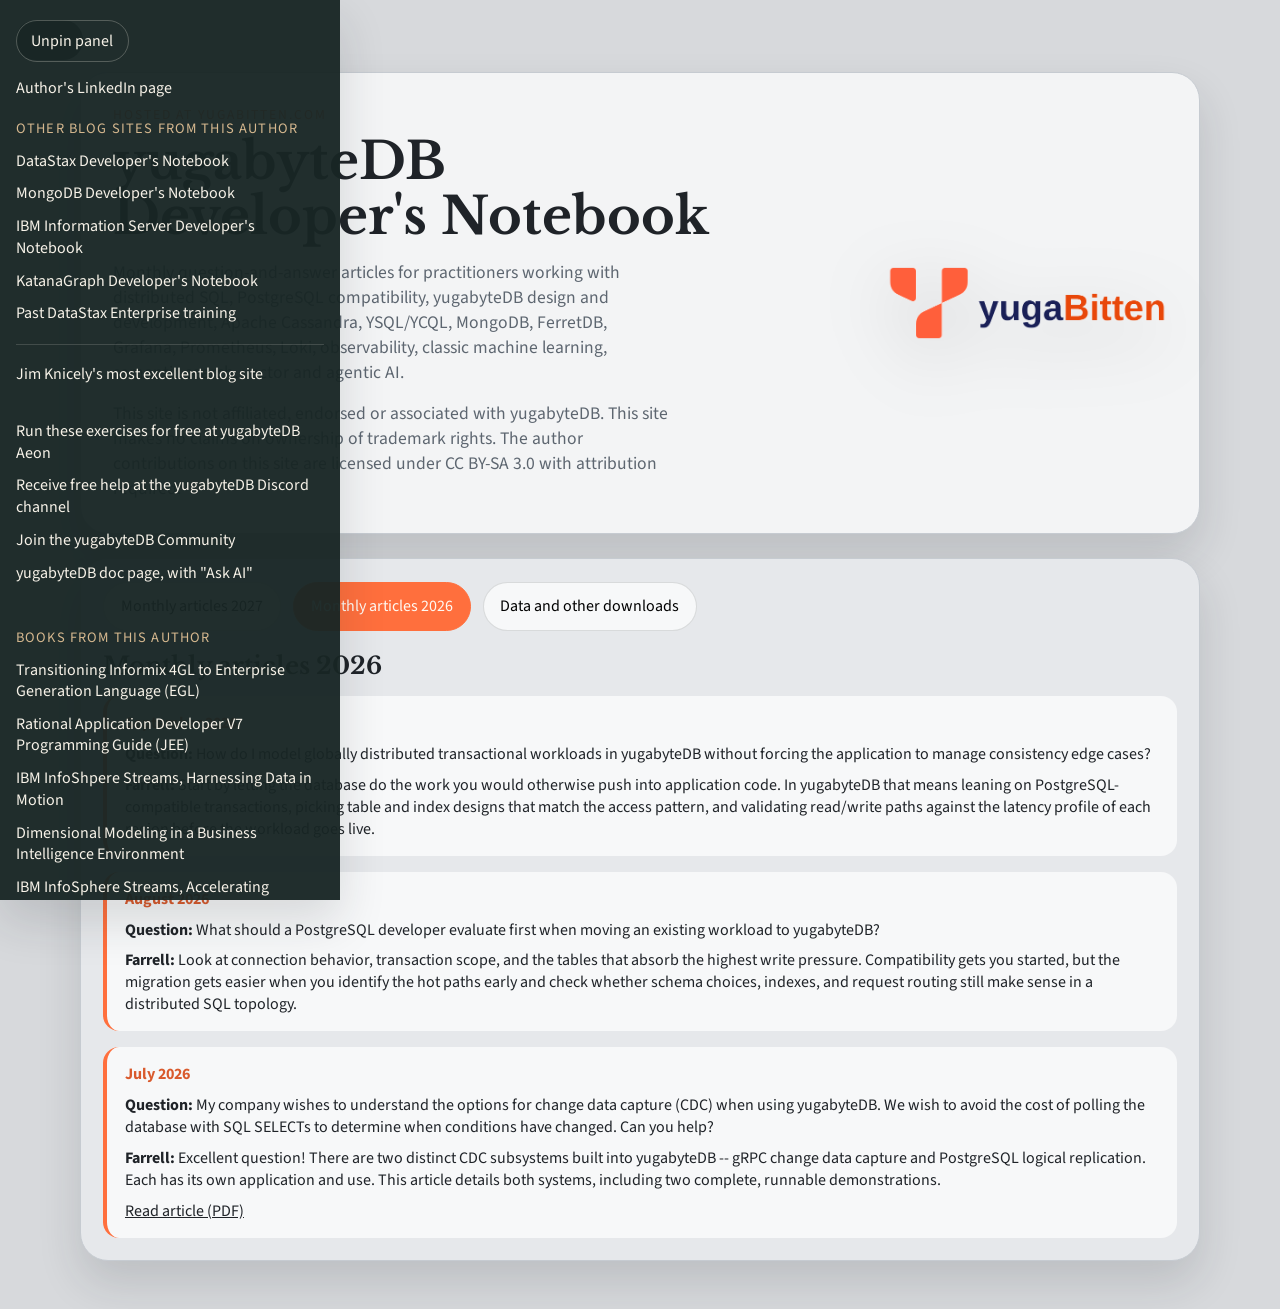
==== 60 - Web site/index.html @ 08728391 "Update home page: July 2026 article is Change Data Capture" ====
<!doctype html>
<html lang="en">
    <head>
        <meta charset="UTF-8" />
        <meta name="viewport" content="width=device-width, initial-scale=1.0" />
        <title>yugabyteDB Developer's Notebook</title>
        <link rel="preconnect" href="https://fonts.googleapis.com" />
        <link rel="preconnect" href="https://fonts.gstatic.com" crossorigin />
        <link
            href="https://fonts.googleapis.com/css2?family=Libre+Baskerville:wght@400;700&family=Source+Sans+3:wght@400;600;700&display=swap"
            rel="stylesheet"
        />
        <link rel="stylesheet" href="styles.css" />
        <!-- Google tag (gtag.js) -->
        <script
            async
            src="https://www.googletagmanager.com/gtag/js?id=G-NELTJTQC7P"
        ></script>
        <script>
            window.dataLayer = window.dataLayer || [];
            function gtag() {
                dataLayer.push(arguments);
            }
            gtag("js", new Date());
            gtag("config", "G-NELTJTQC7P");
        </script>
    </head>
    <body>
        <aside class="side-panel" id="side-panel">
            <button
                class="pin-toggle"
                id="pin-toggle"
                type="button"
                aria-pressed="false"
            >
                Pin panel
            </button>
            <nav class="panel-content">
                <a
                    href="https://www.linkedin.com/in/thedanielfarrell/"
                    target="_blank"
                    rel="noreferrer"
                    >Author's LinkedIn page</a
                >
                <div class="group-title">Other blog sites from this author</div>
                <a
                    href="https://github.com/farrell0/DataStax-Developers-Notebook/blob/master/2021/README.md"
                    target="_blank"
                    rel="noreferrer"
                    >DataStax Developer's Notebook</a
                >
                <a
                    href="https://github.com/farrell0/MongoDB-Developers-Notebook/blob/master/README.md"
                    target="_blank"
                    rel="noreferrer"
                    >MongoDB Developer's Notebook</a
                >
                <a
                    href="https://github.com/farrell0/Information-Server-Developers-Notebook/blob/main/README.md"
                    target="_blank"
                    rel="noreferrer"
                    >IBM Information Server Developer's Notebook</a
                >
                <a
                    href="https://github.com/farrell0/My_KG_NoteBooks/blob/main/README.md"
                    target="_blank"
                    rel="noreferrer"
                    >KatanaGraph Developer's Notebook</a
                >
                <a
                    href="https://github.com/farrell0/DSE_Training/blob/main/core/README.md"
                    target="_blank"
                    rel="noreferrer"
                    >Past DataStax Enterprise training</a
                >
                <hr />
                <a
                    href="https://yugabytedb.tips/"
                    target="_blank"
                    rel="noreferrer"
                    >Jim Knicely's most excellent blog site</a
                >
                <div class="spacer"></div>
                <a
                    href="https://cloud.yugabyte.com/login"
                    target="_blank"
                    rel="noreferrer"
                    >Run these exercises for free at yugabyteDB Aeon</a
                >
                <a
                    href="https://discord.gg/GWcSST7GqZ"
                    target="_blank"
                    rel="noreferrer"
                    >Receive free help at the yugabyteDB Discord channel</a
                >
                <a
                    href="https://www.yugabyte.com/community/"
                    target="_blank"
                    rel="noreferrer"
                    >Join the yugabyteDB Community</a
                >
                <a
                    href="https://docs.yugabyte.com"
                    target="_blank"
                    rel="noreferrer"
                    >yugabyteDB doc page, with "Ask AI"</a
                >
                <div class="spacer"></div>
                <div class="group-title">Books from this author</div>
                <a
                    href="https://www.redbooks.ibm.com/abstracts/sg246673.html"
                    target="_blank"
                    rel="noreferrer"
                    >Transitioning Informix 4GL to Enterprise Generation
                    Language (EGL)</a
                >
                <a
                    href="https://www.redbooks.ibm.com/abstracts/sg247501.html"
                    target="_blank"
                    rel="noreferrer"
                    >Rational Application Developer V7 Programming Guide
                    (JEE)</a
                >
                <a
                    href="https://www.redbooks.ibm.com/abstracts/sg247865.html"
                    target="_blank"
                    rel="noreferrer"
                    >IBM InfoShpere Streams, Harnessing Data in Motion</a
                >
                <a
                    href="https://www.redbooks.ibm.com/abstracts/sg247138.html"
                    target="_blank"
                    rel="noreferrer"
                    >Dimensional Modeling in a Business Intelligence
                    Environment</a
                >
                <a
                    href="https://www.redbooks.ibm.com/abstracts/sg248139.html"
                    target="_blank"
                    rel="noreferrer"
                    >IBM InfoSphere Streams, Accelerating Deployments with
                    Analytic Accelerators</a
                >
            </nav>
        </aside>

        <button
            class="hover-handle"
            id="hover-handle"
            type="button"
            aria-label="Open navigation panel"
        >
            Menu
        </button>

        <main class="page-shell">
            <header class="hero">
                <div class="hero-copy">
                    <p class="eyebrow">Hosted at yugaBitten.com</p>
                    <h1>yugabyteDB Developer's Notebook</h1>
                    <p class="intro">
                        Monthly question-and-answer articles for practitioners
                        working with distributed SQL, PostgreSQL compatibility,
                        yugabyteDB design and development, Apache Cassandra,
                        YSQL/YCQL, MongoDB, FerretDB, Grafana, Prometheus, Loki,
                        observability, classic machine learning, semantic
                        search, vector and agentic AI.
                    </p>
                    <p class="intro">
                        This site is not affiliated, endorsed or associated with
                        yugabyteDB. This site makes no claims on ownership of
                        trademark rights. The author contributions on this site
                        are licensed under CC BY-SA 3.0 with attribution
                        required.
                    </p>
                </div>
                <div class="hero-mark">
                    <img src="21%20-%20yugabitten.png" alt="yugaBitten logo" />
                </div>
            </header>

            <section class="tabs-section">
                <div
                    class="tab-list"
                    role="tablist"
                    aria-label="Notebook sections"
                >
                    <button
                        class="tab-button"
                        role="tab"
                        aria-selected="false"
                        aria-controls="tab-2027"
                        id="button-2027"
                    >
                        Monthly articles 2027
                    </button>
                    <button
                        class="tab-button active"
                        role="tab"
                        aria-selected="true"
                        aria-controls="tab-2026"
                        id="button-2026"
                    >
                        Monthly articles 2026
                    </button>
                    <button
                        class="tab-button"
                        role="tab"
                        aria-selected="false"
                        aria-controls="tab-downloads"
                        id="button-downloads"
                    >
                        Data and other downloads
                    </button>
                </div>

                <article
                    class="tab-panel"
                    role="tabpanel"
                    id="tab-2027"
                    aria-labelledby="button-2027"
                    hidden
                >
                    <h2>Monthly articles 2027</h2>
                    <p>
                        No monthly articles are posted for 2027 yet. New entries
                        will appear here in descending date order.
                    </p>
                </article>

                <article
                    class="tab-panel active"
                    role="tabpanel"
                    id="tab-2026"
                    aria-labelledby="button-2026"
                >
                    <h2>Monthly articles 2026</h2>
                    <div class="article-card">
                        <p class="article-date">September 2026</p>
                        <p>
                            <strong>Question:</strong> How do I model globally
                            distributed transactional workloads in yugabyteDB
                            without forcing the application to manage
                            consistency edge cases?
                        </p>
                        <p>
                            <strong>Farrell:</strong> Start by letting the
                            database do the work you would otherwise push into
                            application code. In yugabyteDB that means leaning
                            on PostgreSQL-compatible transactions, picking table
                            and index designs that match the access pattern, and
                            validating read/write paths against the latency
                            profile of each region before the workload goes
                            live.
                        </p>
                    </div>
                    <div class="article-card">
                        <p class="article-date">August 2026</p>
                        <p>
                            <strong>Question:</strong> What should a PostgreSQL
                            developer evaluate first when moving an existing
                            workload to yugabyteDB?
                        </p>
                        <p>
                            <strong>Farrell:</strong> Look at connection
                            behavior, transaction scope, and the tables that
                            absorb the highest write pressure. Compatibility
                            gets you started, but the migration gets easier when
                            you identify the hot paths early and check whether
                            schema choices, indexes, and request routing still
                            make sense in a distributed SQL topology.
                        </p>
                    </div>
                    <div class="article-card">
                        <p class="article-date">July 2026</p>
                        <p>
                            <strong>Question:</strong> My company wishes to
                            understand the options for change data capture
                            (CDC) when using yugabyteDB. We wish to avoid the
                            cost of polling the database with SQL SELECTs to
                            determine when conditions have changed. Can you
                            help?
                        </p>
                        <p>
                            <strong>Farrell:</strong> Excellent question! There
                            are two distinct CDC subsystems built into
                            yugabyteDB -- gRPC change data capture and
                            PostgreSQL logical replication. Each has its own
                            application and use. This article details both
                            systems, including two complete, runnable
                            demonstrations.
                        </p>
                        <p>
                            <a
                                href="62%20-%20Monthly%20articles/2026-07%20-%20Change%20Data%20Capture/07%20-%20Change%20data%20capture.pdf"
                                target="_blank"
                                rel="noreferrer"
                                >Read article (PDF)</a
                            >
                        </p>
                    </div>
                </article>

                <article
                    class="tab-panel"
                    role="tabpanel"
                    id="tab-downloads"
                    aria-labelledby="button-downloads"
                    hidden
                >
                    <h2>Data and other downloads</h2>
                    <p>
                        This section is reserved for downloadable assets, code
                        samples, and supporting material referenced by the
                        monthly articles.
                    </p>
                </article>
            </section>
        </main>

        <script src="site.js"></script>
    </body>
</html>
---- 60 - Web site/styles.css ----
:root {
  --bg: #d7d9dc;
  --paper: #f3f4f5;
  --paper-alt: #e6e8eb;
  --ink: #1f2328;
  --muted: #5d6670;
  --accent: #ff6f3d;
  --accent-dark: #d95a2d;
  --line: rgba(31, 35, 40, 0.14);
  --shadow: 0 22px 44px rgba(31, 35, 40, 0.14);
}

* {
  box-sizing: border-box;
}

body {
  margin: 0;
  min-height: 100vh;
  font-family: "Source Sans 3", sans-serif;
  color: var(--ink);
  background: #d7d9dc;
}

a {
  color: inherit;
}

.side-panel {
  position: fixed;
  top: 0;
  left: 0;
  z-index: 20;
  width: min(340px, 88vw);
  height: 100vh;
  padding: 1.25rem 1rem 1rem;
  background: rgba(24, 38, 37, 0.96);
  color: #f7f2e8;
  box-shadow: var(--shadow);
  transform: translateX(calc(-100% + 18px));
  transition: transform 220ms ease;
  overflow-y: auto;
}

.side-panel:hover,
.side-panel.is-pinned,
.side-panel.is-open {
  transform: translateX(0);
}

.pin-toggle,
.hover-handle,
.tab-button {
  font: inherit;
}

.pin-toggle {
  display: inline-flex;
  align-items: center;
  justify-content: center;
  padding: 0.55rem 0.9rem;
  border: 1px solid rgba(247, 242, 232, 0.25);
  border-radius: 999px;
  background: transparent;
  color: inherit;
  cursor: pointer;
}

.panel-content {
  display: grid;
  gap: 0.7rem;
  margin-top: 1rem;
}

.panel-content a {
  text-decoration: none;
  line-height: 1.35;
}

.panel-content a:hover {
  color: #ffd2a5;
}

.group-title {
  margin-top: 0.5rem;
  font-size: 0.9rem;
  letter-spacing: 0.08em;
  text-transform: uppercase;
  color: #d6b88f;
}

.spacer {
  height: 0.8rem;
}

.panel-content hr {
  width: 100%;
  border: 0;
  border-top: 1px solid rgba(247, 242, 232, 0.16);
}

.hover-handle {
  position: fixed;
  top: 1.25rem;
  left: 1rem;
  z-index: 10;
  padding: 0.55rem 0.9rem;
  border: 0;
  border-radius: 999px;
  background: rgba(30, 46, 45, 0.9);
  color: #f7f2e8;
  cursor: pointer;
}

.page-shell {
  width: min(1120px, calc(100% - 2rem));
  margin: 0 auto;
  padding: 4.5rem 0 3rem;
}

.hero {
  display: grid;
  grid-template-columns: 1.5fr 0.9fr;
  gap: 2rem;
  align-items: center;
  padding: 2rem;
  border: 1px solid #c6cbd1;
  border-radius: 28px;
  background: var(--paper);
  box-shadow: var(--shadow);
}

.eyebrow {
  margin: 0 0 0.6rem;
  font-size: 0.85rem;
  letter-spacing: 0.14em;
  text-transform: uppercase;
  color: var(--accent);
}

.hero h1,
.tabs-section h2 {
  margin: 0;
  font-family: "Libre Baskerville", serif;
}

.hero h1 {
  font-size: clamp(2rem, 4vw, 3.8rem);
  line-height: 1.08;
}

.intro {
  max-width: 62ch;
  margin: 1rem 0 0;
  font-size: 1.1rem;
  color: var(--muted);
}

.hero-mark {
  display: flex;
  justify-content: flex-end;
}

.hero-mark img {
  max-width: min(100%, 280px);
  width: 100%;
  height: auto;
  filter: drop-shadow(0 18px 35px rgba(0, 0, 0, 0.18));
}

.tabs-section {
  margin-top: 1.5rem;
  padding: 1.4rem;
  border: 1px solid #c6cbd1;
  border-radius: 28px;
  background: var(--paper-alt);
  box-shadow: var(--shadow);
}

.tab-list {
  display: flex;
  flex-wrap: wrap;
  gap: 0.75rem;
  margin-bottom: 1.25rem;
}

.tab-button {
  padding: 0.8rem 1.05rem;
  border: 1px solid var(--line);
  border-radius: 999px;
  background: #f7f8f9;
  cursor: pointer;
}

.tab-button.active {
  background: var(--accent);
  border-color: var(--accent);
  color: #fff9f2;
}

.tab-panel {
  animation: rise 180ms ease;
}

.article-card {
  margin-top: 1rem;
  padding: 1rem 1.1rem;
  border-left: 4px solid var(--accent);
  border-radius: 16px;
  background: #f7f8f9;
}

.longform-section {
  margin-top: 1.5rem;
  padding: 1.4rem;
  border: 1px solid #c6cbd1;
  border-radius: 28px;
  background: var(--paper);
  box-shadow: var(--shadow);
}

.longform-article + .longform-article {
  margin-top: 1.75rem;
  padding-top: 1.75rem;
  border-top: 1px solid #d5d9de;
}

.longform-article h2 {
  margin: 0.25rem 0 0.7rem;
  font-family: "Libre Baskerville", serif;
  font-size: 1.45rem;
}

.longform-article p {
  margin: 0.65rem 0 0;
}

.article-card p {
  margin: 0.55rem 0 0;
}

.article-card p:first-child {
  margin-top: 0;
}

.article-date {
  font-weight: 700;
  color: var(--accent-dark);
}

@keyframes rise {
  from {
    opacity: 0;
    transform: translateY(8px);
  }

  to {
    opacity: 1;
    transform: translateY(0);
  }
}

@media (max-width: 860px) {
  .hero {
    grid-template-columns: 1fr;
  }

  .hero-mark {
    justify-content: flex-start;
  }
}

@media (max-width: 640px) {
  .page-shell {
    width: min(100% - 1rem, 1120px);
    padding-top: 4rem;
  }

  .hero,
  .tabs-section {
    padding: 1.2rem;
    border-radius: 22px;
  }

  .hover-handle {
    top: auto;
    bottom: 1rem;
  }
}
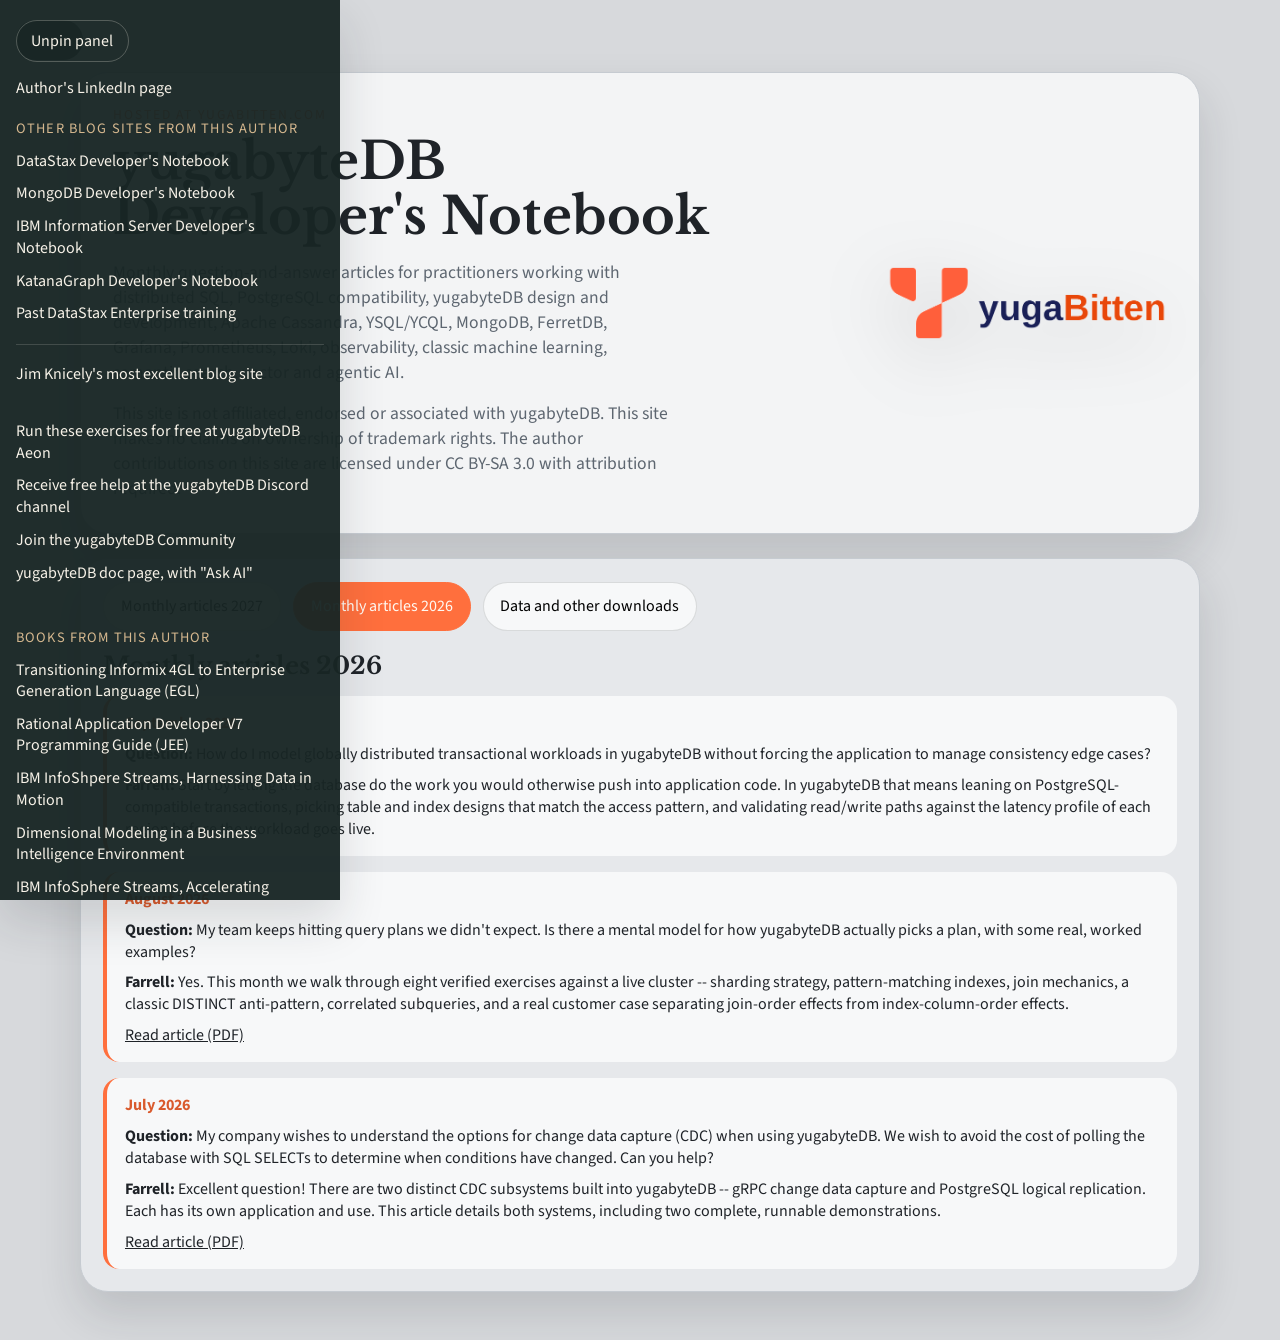
==== commit e8611135: "Update home page: August 2026 article is Query Optimizer Fundamentals" ====
--- a/60 - Web site/index.html
+++ b/60 - Web site/index.html
@@ -257,18 +257,27 @@
                     <div class="article-card">
                         <p class="article-date">August 2026</p>
                         <p>
-                            <strong>Question:</strong> What should a PostgreSQL
-                            developer evaluate first when moving an existing
-                            workload to yugabyteDB?
-                        </p>
-                        <p>
-                            <strong>Farrell:</strong> Look at connection
-                            behavior, transaction scope, and the tables that
-                            absorb the highest write pressure. Compatibility
-                            gets you started, but the migration gets easier when
-                            you identify the hot paths early and check whether
-                            schema choices, indexes, and request routing still
-                            make sense in a distributed SQL topology.
+                            <strong>Question:</strong> My team keeps hitting
+                            query plans we didn't expect. Is there a mental
+                            model for how yugabyteDB actually picks a plan,
+                            with some real, worked examples?
+                        </p>
+                        <p>
+                            <strong>Farrell:</strong> Yes. This month we walk
+                            through eight verified exercises against a live
+                            cluster -- sharding strategy, pattern-matching
+                            indexes, join mechanics, a classic DISTINCT
+                            anti-pattern, correlated subqueries, and a real
+                            customer case separating join-order effects from
+                            index-column-order effects.
+                        </p>
+                        <p>
+                            <a
+                                href="62%20-%20Monthly%20articles/2026-08%20-%20Query%20Optimizer%20Fundamentals/08%20-%20Query%20optimizer%20fundamentals.pdf"
+                                target="_blank"
+                                rel="noreferrer"
+                                >Read article (PDF)</a
+                            >
                         </p>
                     </div>
                     <div class="article-card">
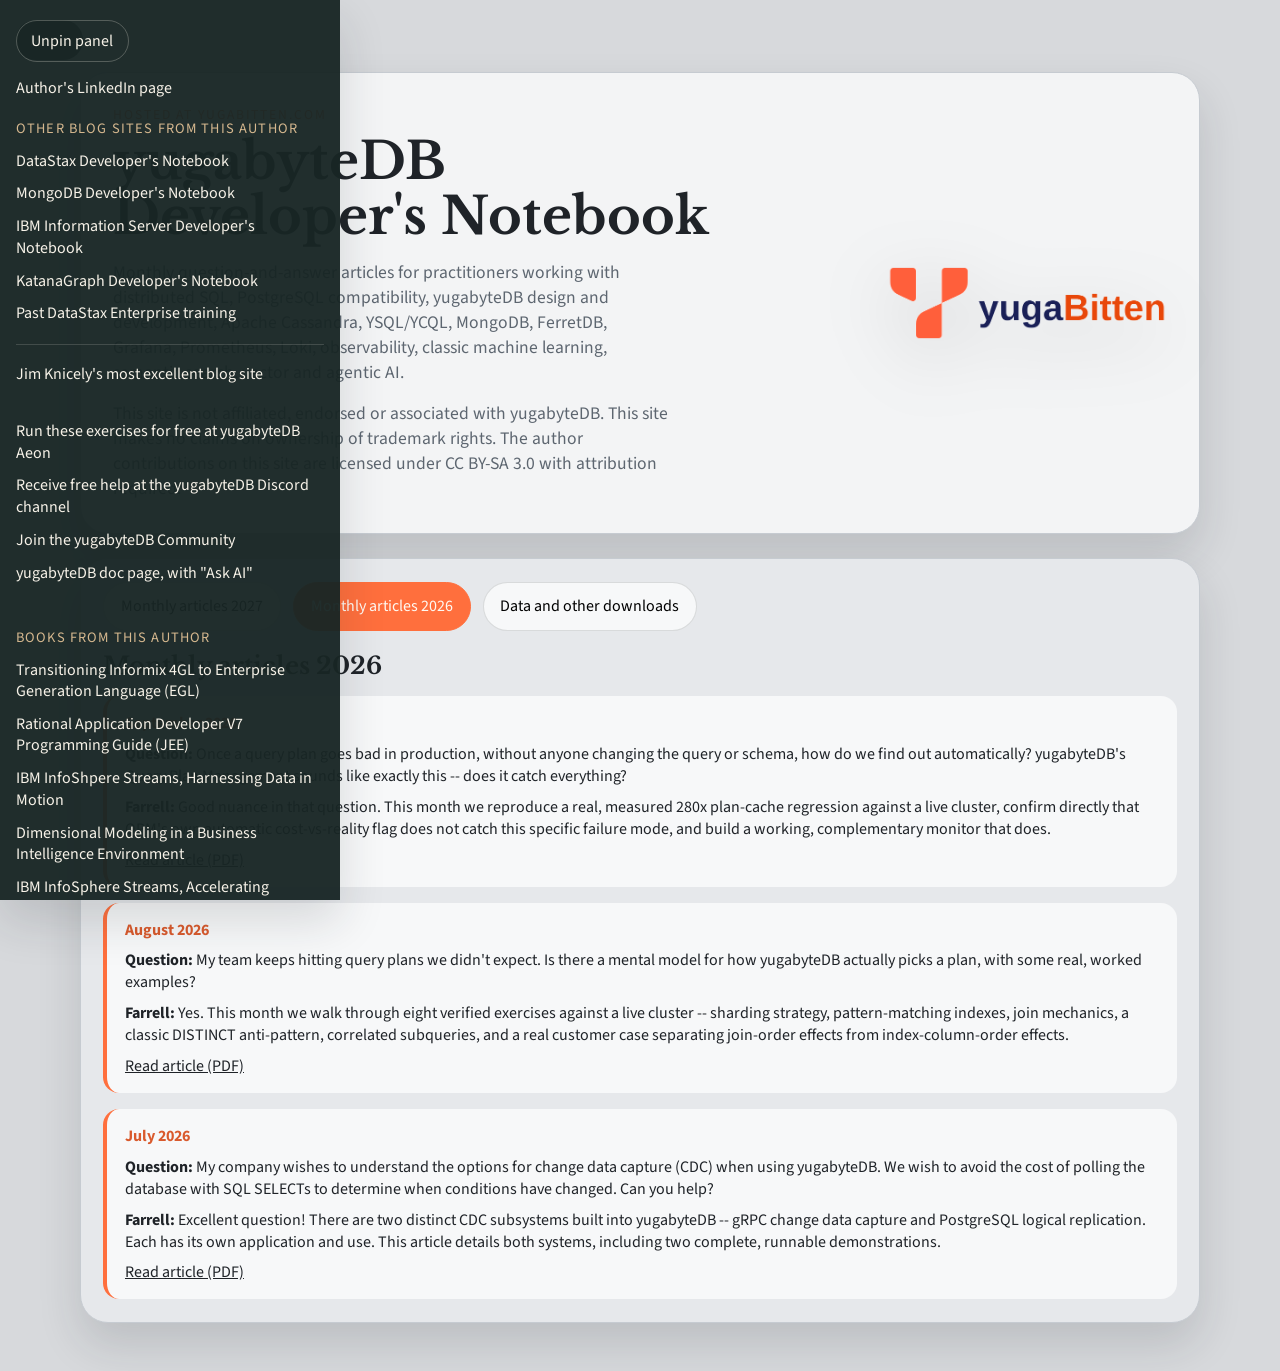
==== commit 21824f3f: "Update September article card on home page" ====
--- a/60 - Web site/index.html
+++ b/60 - Web site/index.html
@@ -238,20 +238,28 @@
                     <div class="article-card">
                         <p class="article-date">September 2026</p>
                         <p>
-                            <strong>Question:</strong> How do I model globally
-                            distributed transactional workloads in yugabyteDB
-                            without forcing the application to manage
-                            consistency edge cases?
-                        </p>
-                        <p>
-                            <strong>Farrell:</strong> Start by letting the
-                            database do the work you would otherwise push into
-                            application code. In yugabyteDB that means leaning
-                            on PostgreSQL-compatible transactions, picking table
-                            and index designs that match the access pattern, and
-                            validating read/write paths against the latency
-                            profile of each region before the workload goes
-                            live.
+                            <strong>Question:</strong> Once a query plan goes
+                            bad in production, without anyone changing the
+                            query or schema, how do we find out automatically?
+                            yugabyteDB's Query Plan Management sounds like
+                            exactly this -- does it catch everything?
+                        </p>
+                        <p>
+                            <strong>Farrell:</strong> Good nuance in that
+                            question. This month we reproduce a real, measured
+                            280x plan-cache regression against a live cluster,
+                            confirm directly that QPM's own automatic
+                            cost-vs-reality flag does not catch this specific
+                            failure mode, and build a working, complementary
+                            monitor that does.
+                        </p>
+                        <p>
+                            <a
+                                href="62%20-%20Monthly%20articles/2026-09%20-%20Query%20Plan%20Management/09%20-%20Query%20plan%20management.pdf"
+                                target="_blank"
+                                rel="noreferrer"
+                                >Read article (PDF)</a
+                            >
                         </p>
                     </div>
                     <div class="article-card">
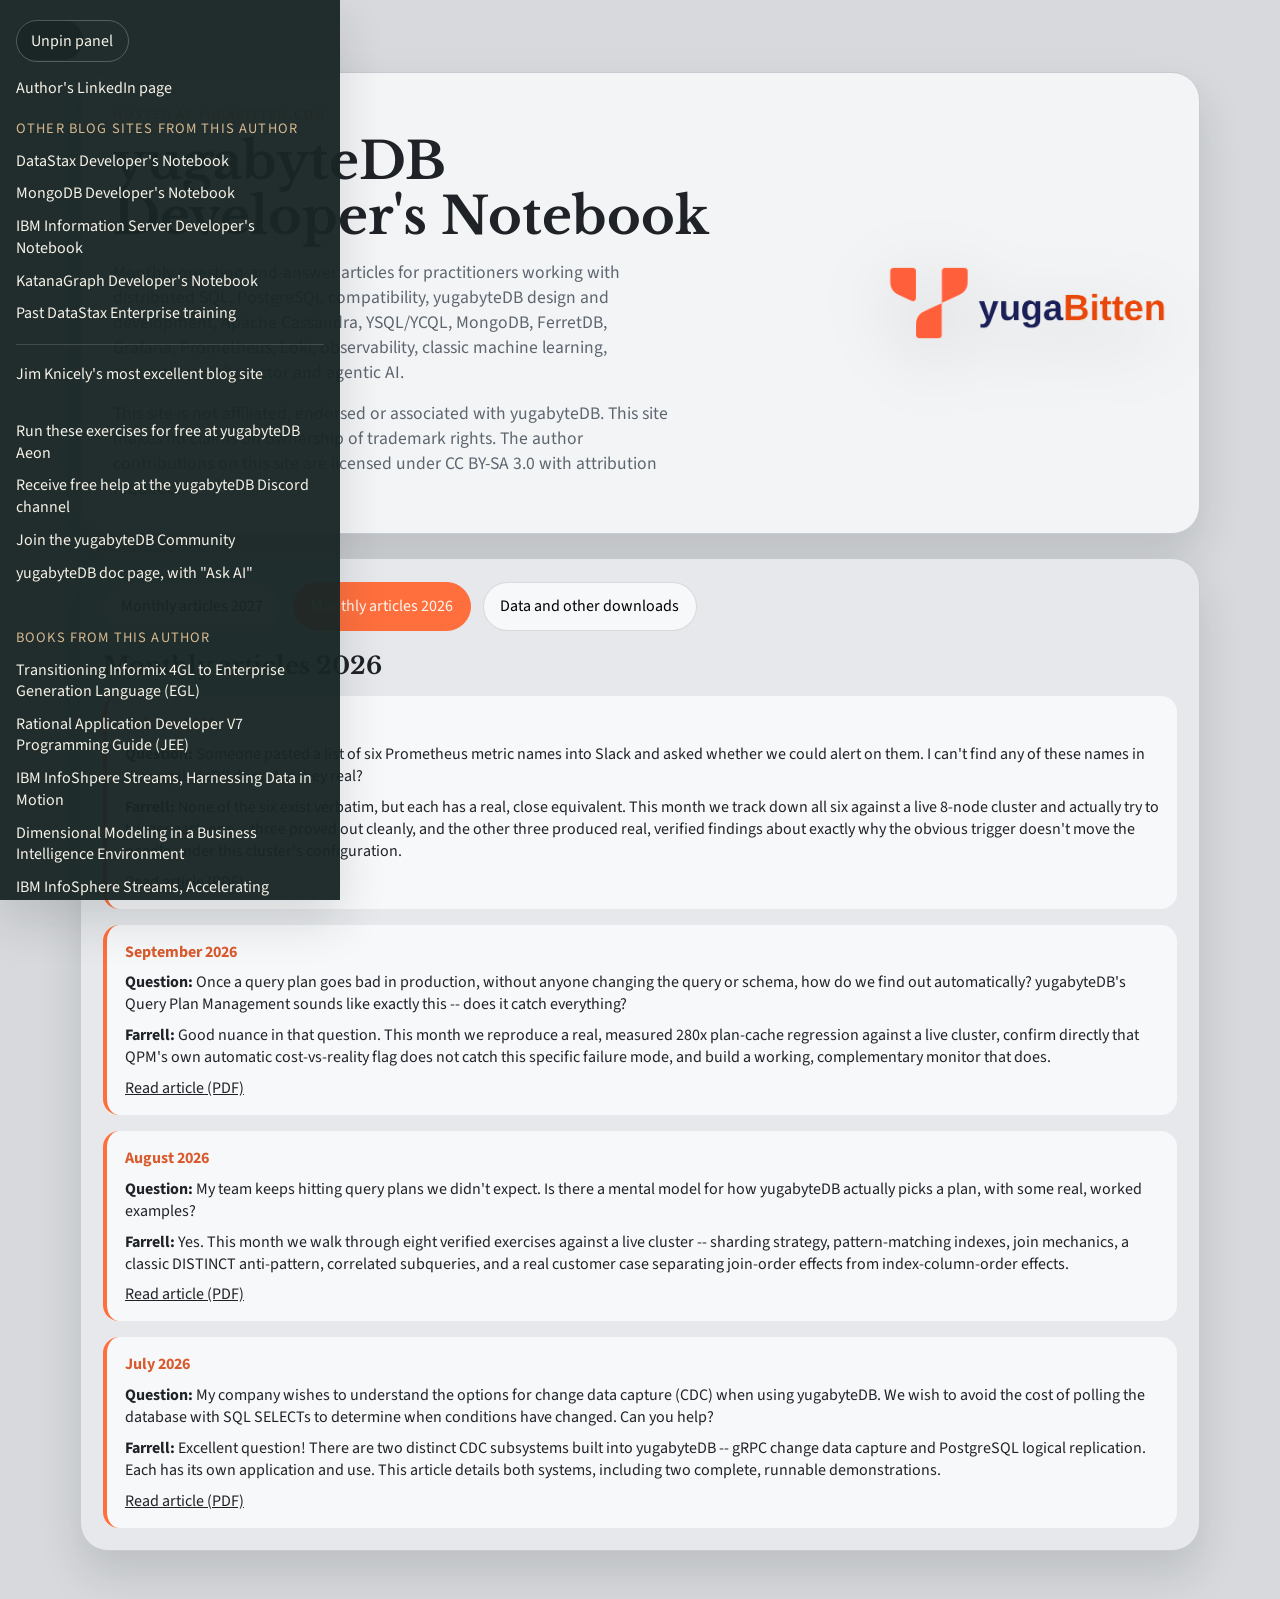
==== commit 84544767: "Add October article card to home page" ====
--- a/60 - Web site/index.html
+++ b/60 - Web site/index.html
@@ -236,6 +236,34 @@
                 >
                     <h2>Monthly articles 2026</h2>
                     <div class="article-card">
+                        <p class="article-date">October 2026</p>
+                        <p>
+                            <strong>Question:</strong> Someone pasted a list
+                            of six Prometheus metric names into Slack and
+                            asked whether we could alert on them. I can't find
+                            any of these names in the yugabyteDB docs. Are
+                            they real?
+                        </p>
+                        <p>
+                            <strong>Farrell:</strong> None of the six exist
+                            verbatim, but each has a real, close equivalent.
+                            This month we track down all six against a live
+                            8-node cluster and actually try to trigger each
+                            one -- three proved out cleanly, and the other
+                            three produced real, verified findings about
+                            exactly why the obvious trigger doesn't move the
+                            needle under this cluster's configuration.
+                        </p>
+                        <p>
+                            <a
+                                href="62%20-%20Monthly%20articles/2026-10%20-%20Prometheus%20Metrics%20Validation/10%20-%20Validating%20Prometheus%20metrics.pdf"
+                                target="_blank"
+                                rel="noreferrer"
+                                >Read article (PDF)</a
+                            >
+                        </p>
+                    </div>
+                    <div class="article-card">
                         <p class="article-date">September 2026</p>
                         <p>
                             <strong>Question:</strong> Once a query plan goes
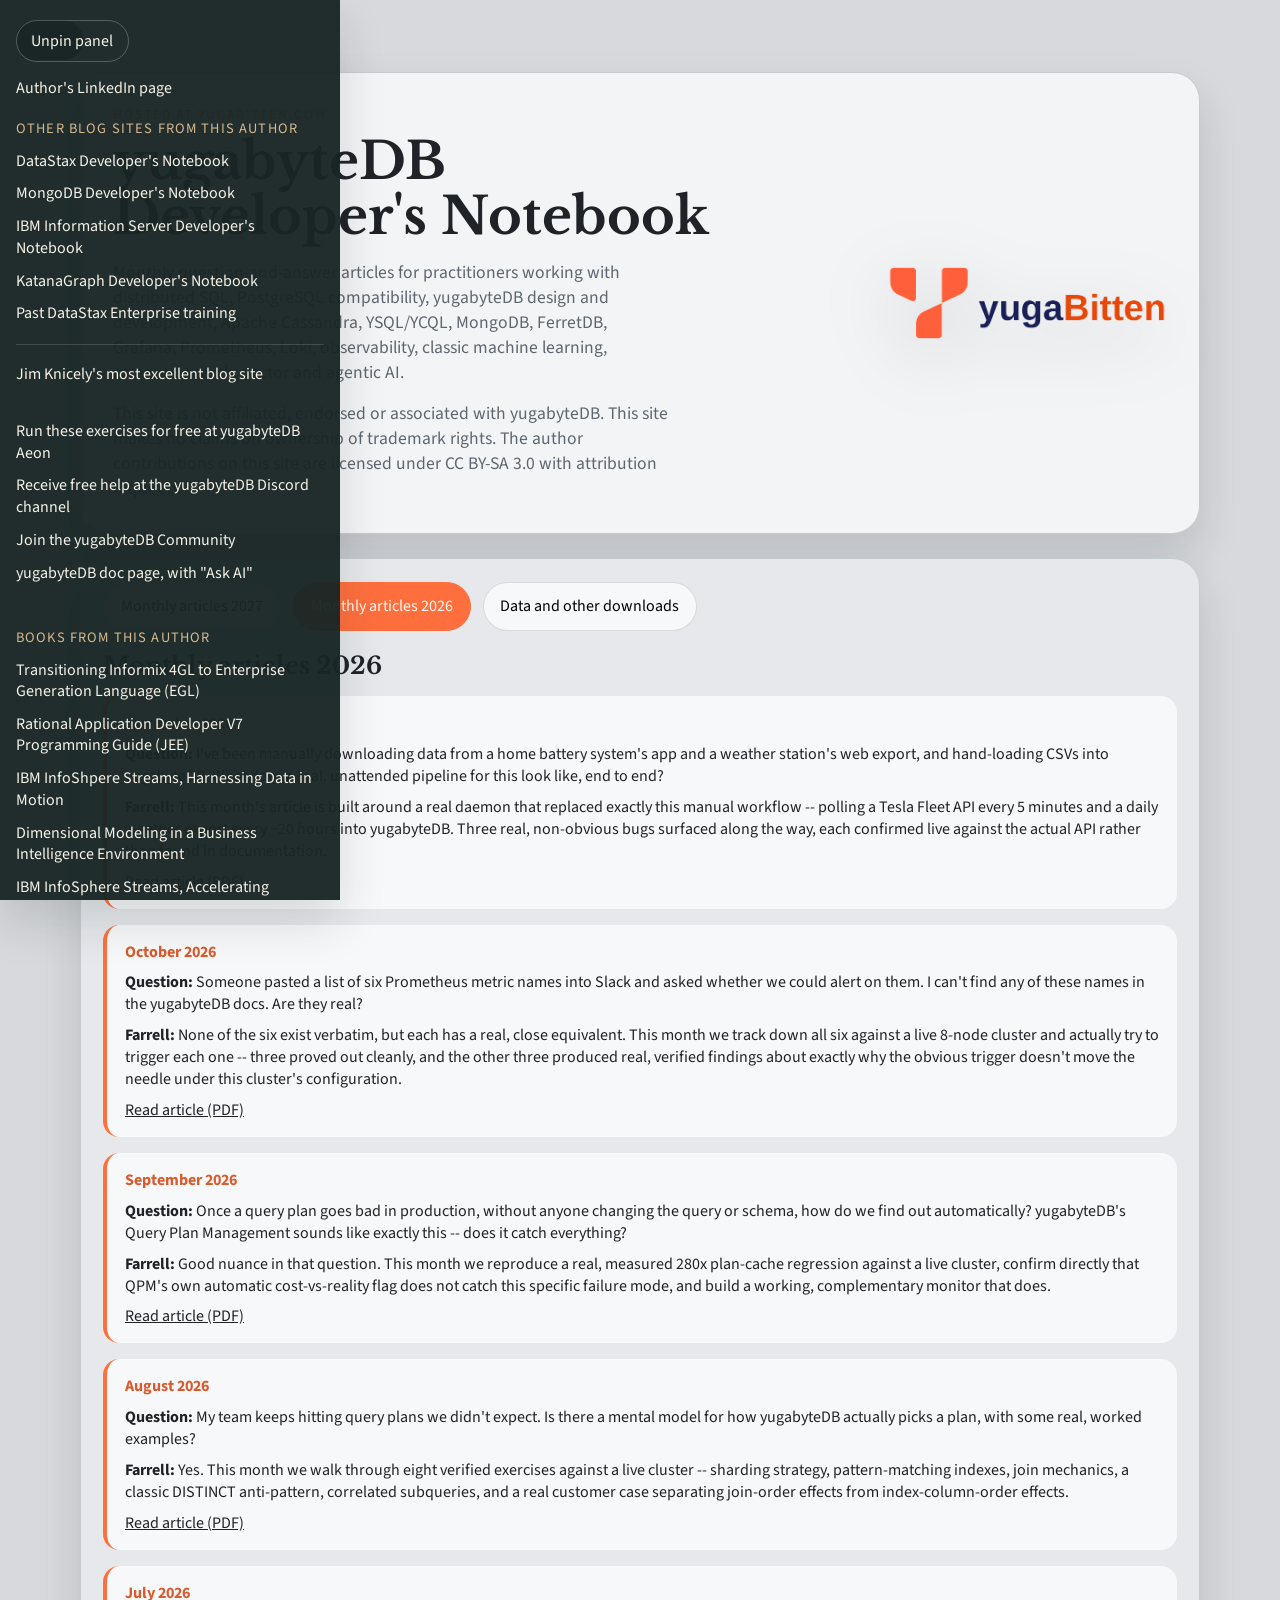
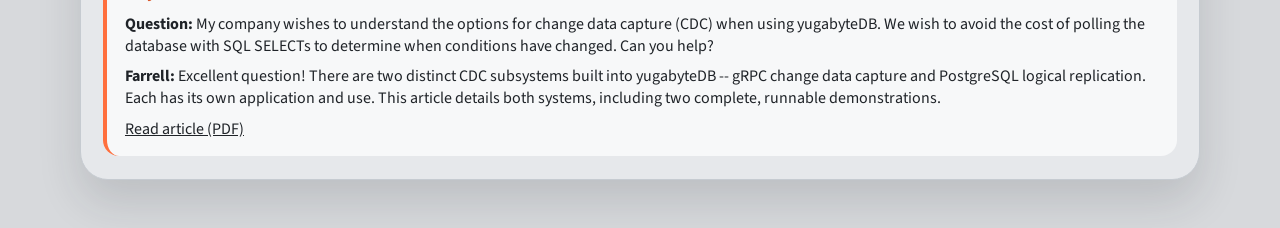
==== commit 2c6409d1: "Add November article card to home page" ====
--- a/60 - Web site/index.html
+++ b/60 - Web site/index.html
@@ -236,6 +236,35 @@
                 >
                     <h2>Monthly articles 2026</h2>
                     <div class="article-card">
+                        <p class="article-date">November 2026</p>
+                        <p>
+                            <strong>Question:</strong> I've been manually
+                            downloading data from a home battery system's app
+                            and a weather station's web export, and
+                            hand-loading CSVs into yugabyteDB. What does a
+                            real, unattended pipeline for this look like, end
+                            to end?
+                        </p>
+                        <p>
+                            <strong>Farrell:</strong> This month's article is
+                            built around a real daemon that replaced exactly
+                            this manual workflow -- polling a Tesla Fleet API
+                            every 5 minutes and a daily weather export every
+                            ~20 hours into yugabyteDB. Three real,
+                            non-obvious bugs surfaced along the way, each
+                            confirmed live against the actual API rather than
+                            found in documentation.
+                        </p>
+                        <p>
+                            <a
+                                href="62%20-%20Monthly%20articles/2026-11%20-%20Real-time%20IoT%20Data%20Pipelines/11%20-%20Real-time%20IoT%20data%20pipelines.pdf"
+                                target="_blank"
+                                rel="noreferrer"
+                                >Read article (PDF)</a
+                            >
+                        </p>
+                    </div>
+                    <div class="article-card">
                         <p class="article-date">October 2026</p>
                         <p>
                             <strong>Question:</strong> Someone pasted a list
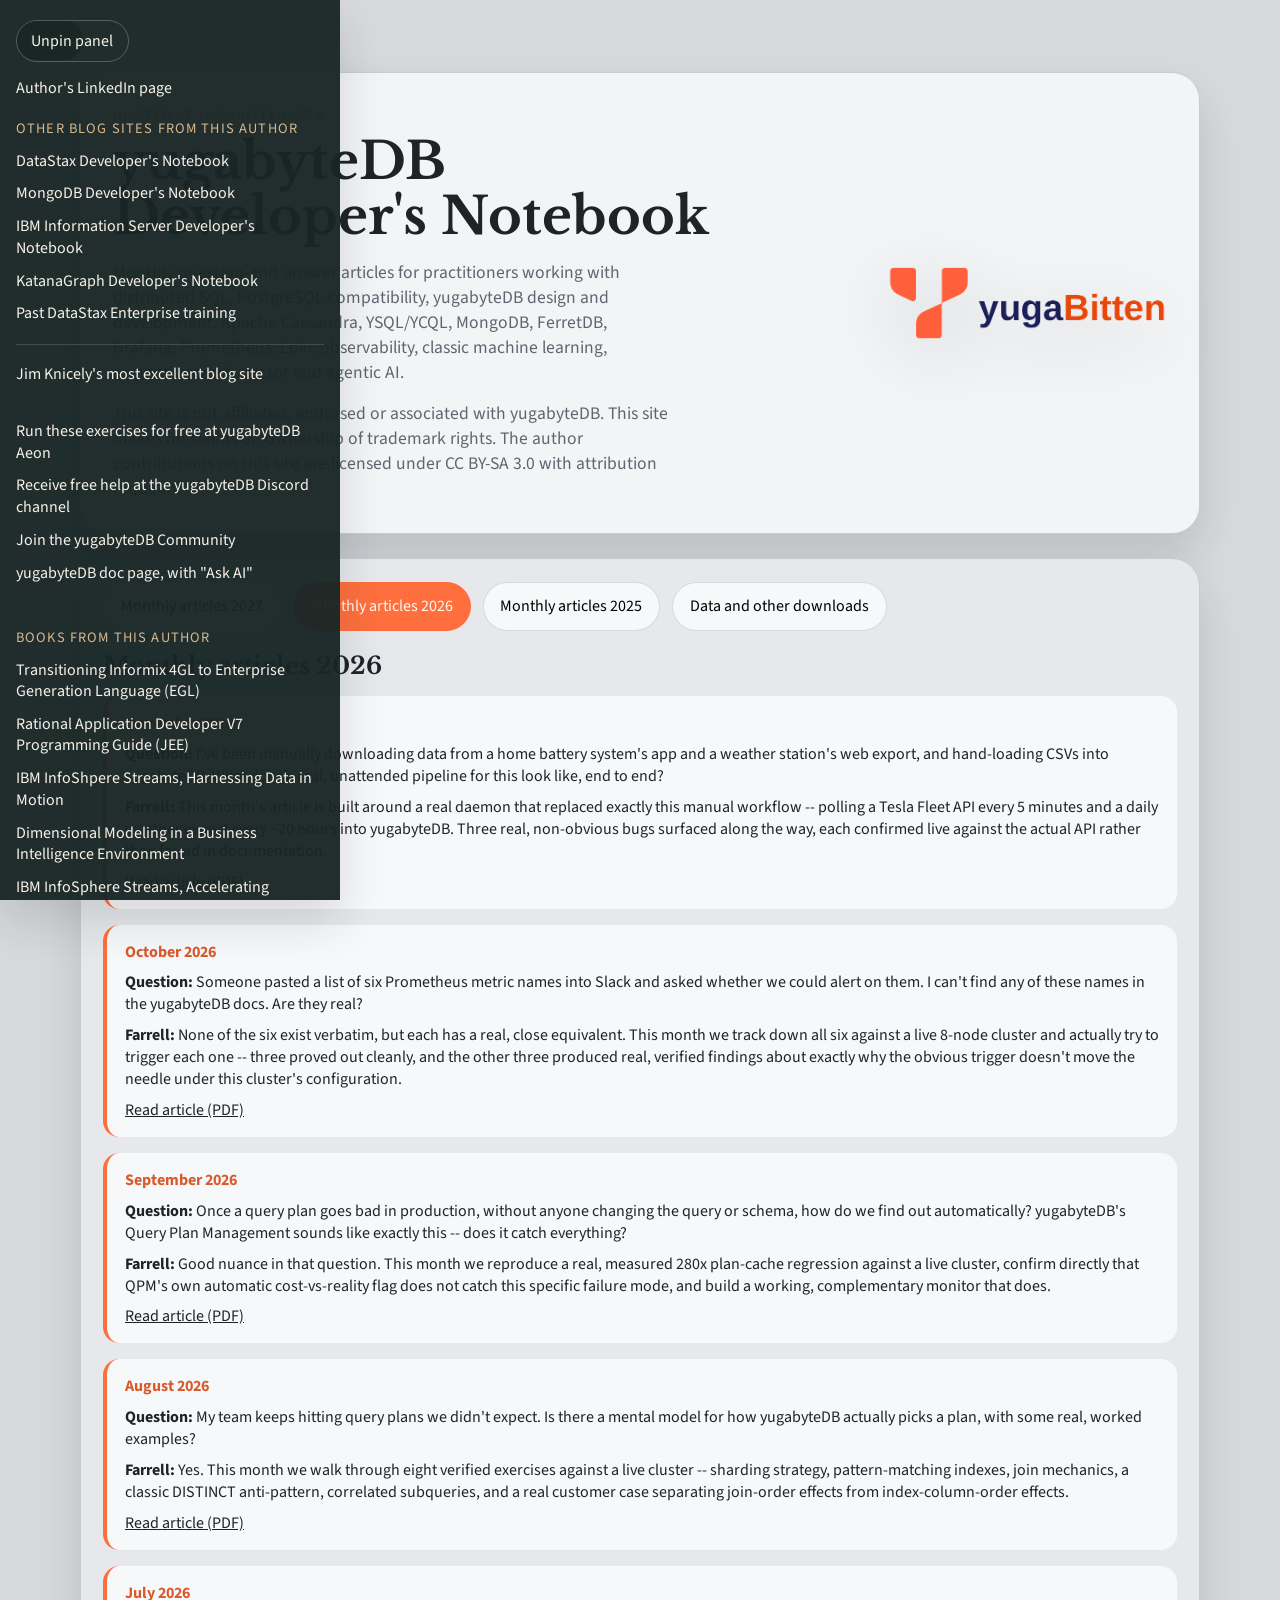
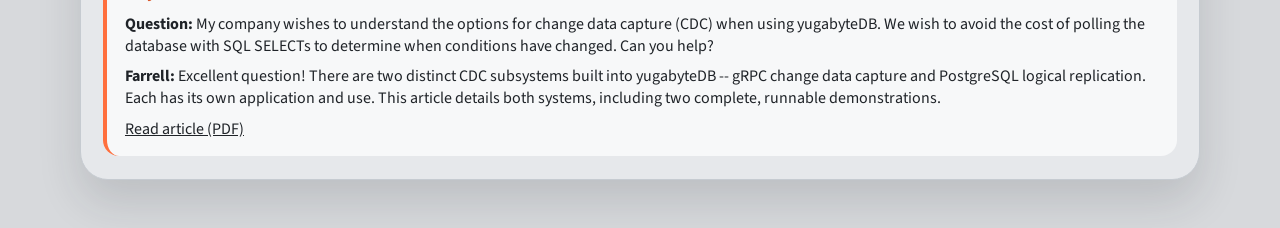
==== commit 3b059b4c: "Add 2025 tab with November and December articles" ====
--- a/60 - Web site/index.html
+++ b/60 - Web site/index.html
@@ -207,6 +207,15 @@
                         class="tab-button"
                         role="tab"
                         aria-selected="false"
+                        aria-controls="tab-2025"
+                        id="button-2025"
+                    >
+                        Monthly articles 2025
+                    </button>
+                    <button
+                        class="tab-button"
+                        role="tab"
+                        aria-selected="false"
                         aria-controls="tab-downloads"
                         id="button-downloads"
                     >
@@ -367,6 +376,70 @@
                         <p>
                             <a
                                 href="62%20-%20Monthly%20articles/2026-07%20-%20Change%20Data%20Capture/07%20-%20Change%20data%20capture.pdf"
+                                target="_blank"
+                                rel="noreferrer"
+                                >Read article (PDF)</a
+                            >
+                        </p>
+                    </div>
+                </article>
+
+                <article
+                    class="tab-panel"
+                    role="tabpanel"
+                    id="tab-2025"
+                    aria-labelledby="button-2025"
+                    hidden
+                >
+                    <h2>Monthly articles 2025</h2>
+                    <div class="article-card">
+                        <p class="article-date">December 2025</p>
+                        <p>
+                            <strong>Question:</strong> We've been running
+                            yugabyteDB's MongoDB-compatible API (FerretDB +
+                            DocumentDB) and it's been labeled Beta, with
+                            secondary indexes called out as the main gap. Is
+                            that gap actually closeable?
+                        </p>
+                        <p>
+                            <strong>Farrell:</strong> It's closeable -- and
+                            this month's article is the proof, because the
+                            work has actually been done: a real, from-scratch
+                            implementation of MongoDB-compatible secondary
+                            indexes on yugabyteDB, fully built, deployed, and
+                            verified, including a real concurrency bug found
+                            and fixed and a measured 45.8x speedup.
+                        </p>
+                        <p>
+                            <a
+                                href="62%20-%20Monthly%20articles/2025-12%20-%20MongoDB%20Secondary%20Indexes%20From%20Scratch/12%20-%20MongoDB%20secondary%20indexes%20from%20scratch.pdf"
+                                target="_blank"
+                                rel="noreferrer"
+                                >Read article (PDF)</a
+                            >
+                        </p>
+                    </div>
+                    <div class="article-card">
+                        <p class="article-date">November 2025</p>
+                        <p>
+                            <strong>Question:</strong> We have a geospatial
+                            application built against PostgreSQL and PostGIS.
+                            yugabyteDB doesn't support the PostGIS extension.
+                            Does that mean geospatial search is simply off
+                            the table if we migrate?
+                        </p>
+                        <p>
+                            <strong>Farrell:</strong> No -- but it does mean
+                            rethinking the implementation. This month's
+                            article walks through a real project reimplementing
+                            the needed PostGIS surface as pure SQL, including a
+                            real, measured optimization against a 344,688-row
+                            dataset that took one query from a 5.2-second full
+                            scan down to an index-accelerated lookup.
+                        </p>
+                        <p>
+                            <a
+                                href="62%20-%20Monthly%20articles/2025-11%20-%20Geospatial%20Search%20Without%20PostGIS/11%20-%20Geospatial%20search%20without%20PostGIS.pdf"
                                 target="_blank"
                                 rel="noreferrer"
                                 >Read article (PDF)</a
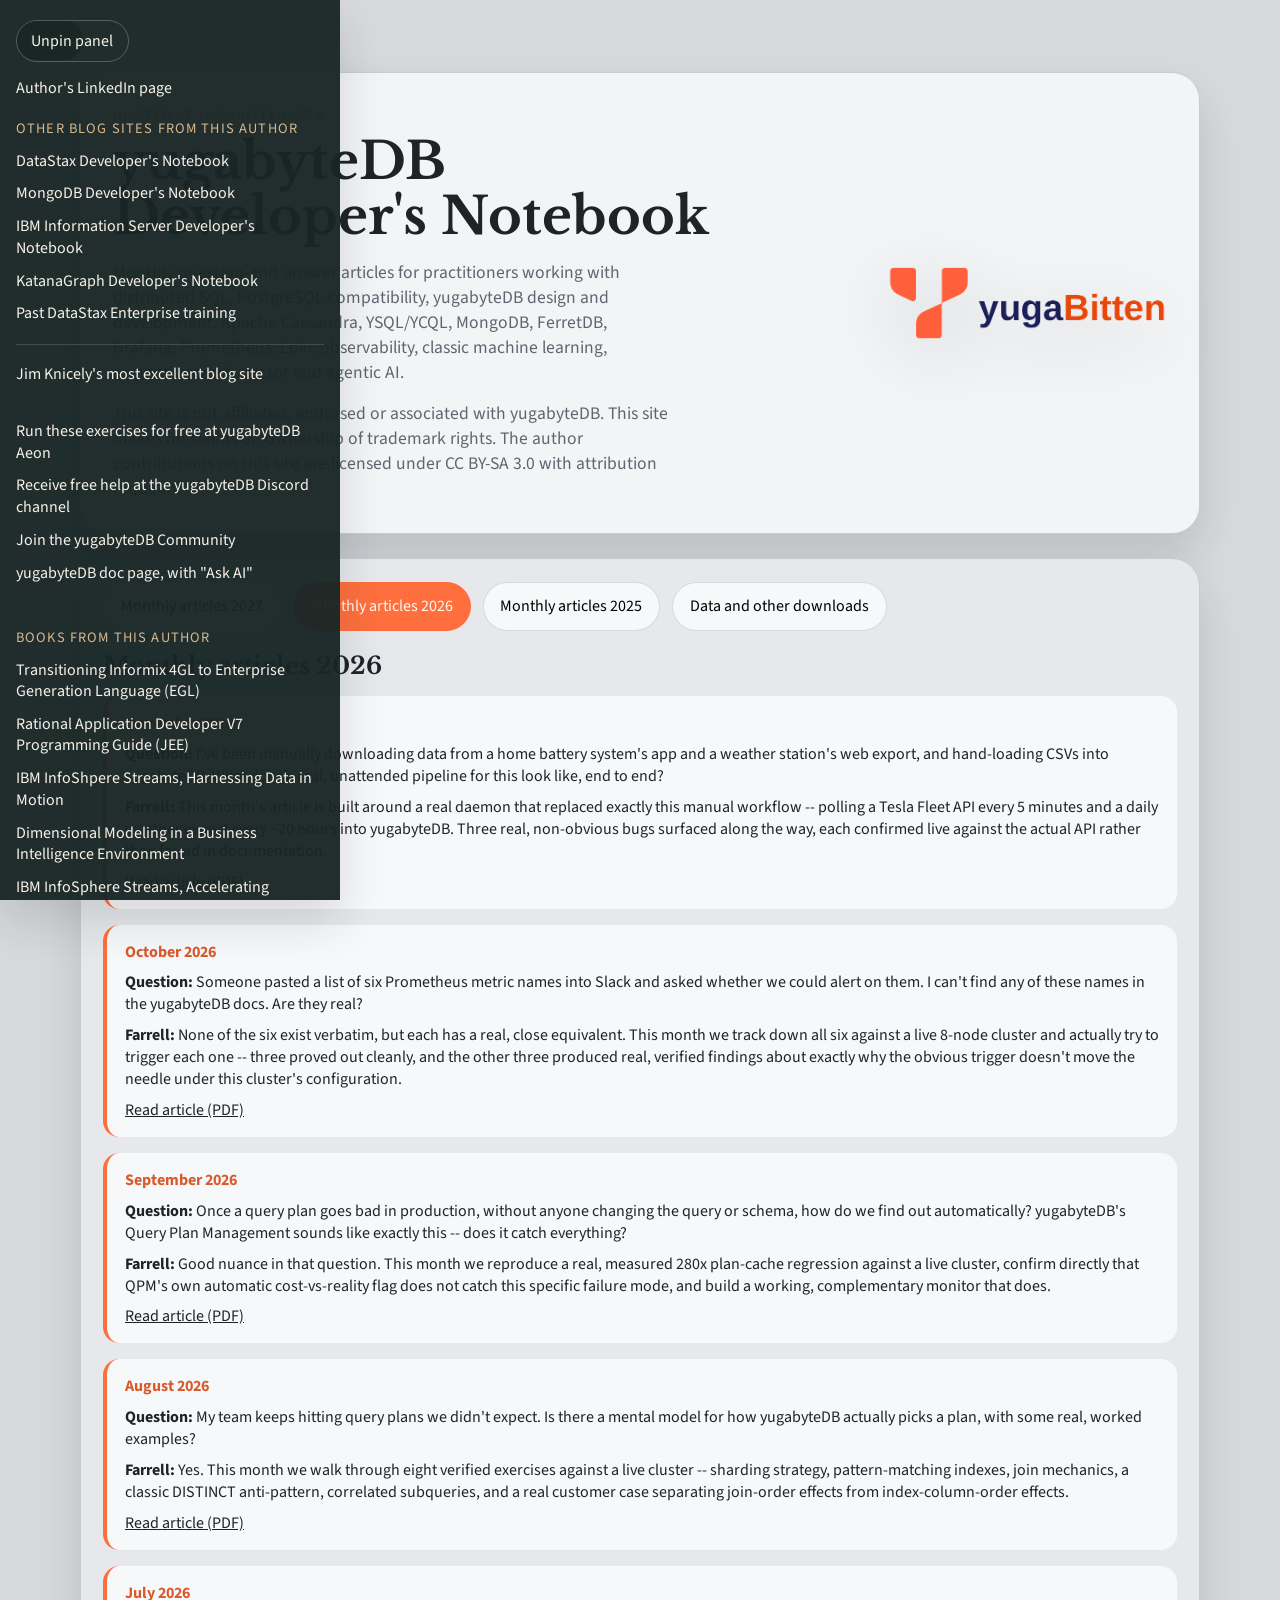
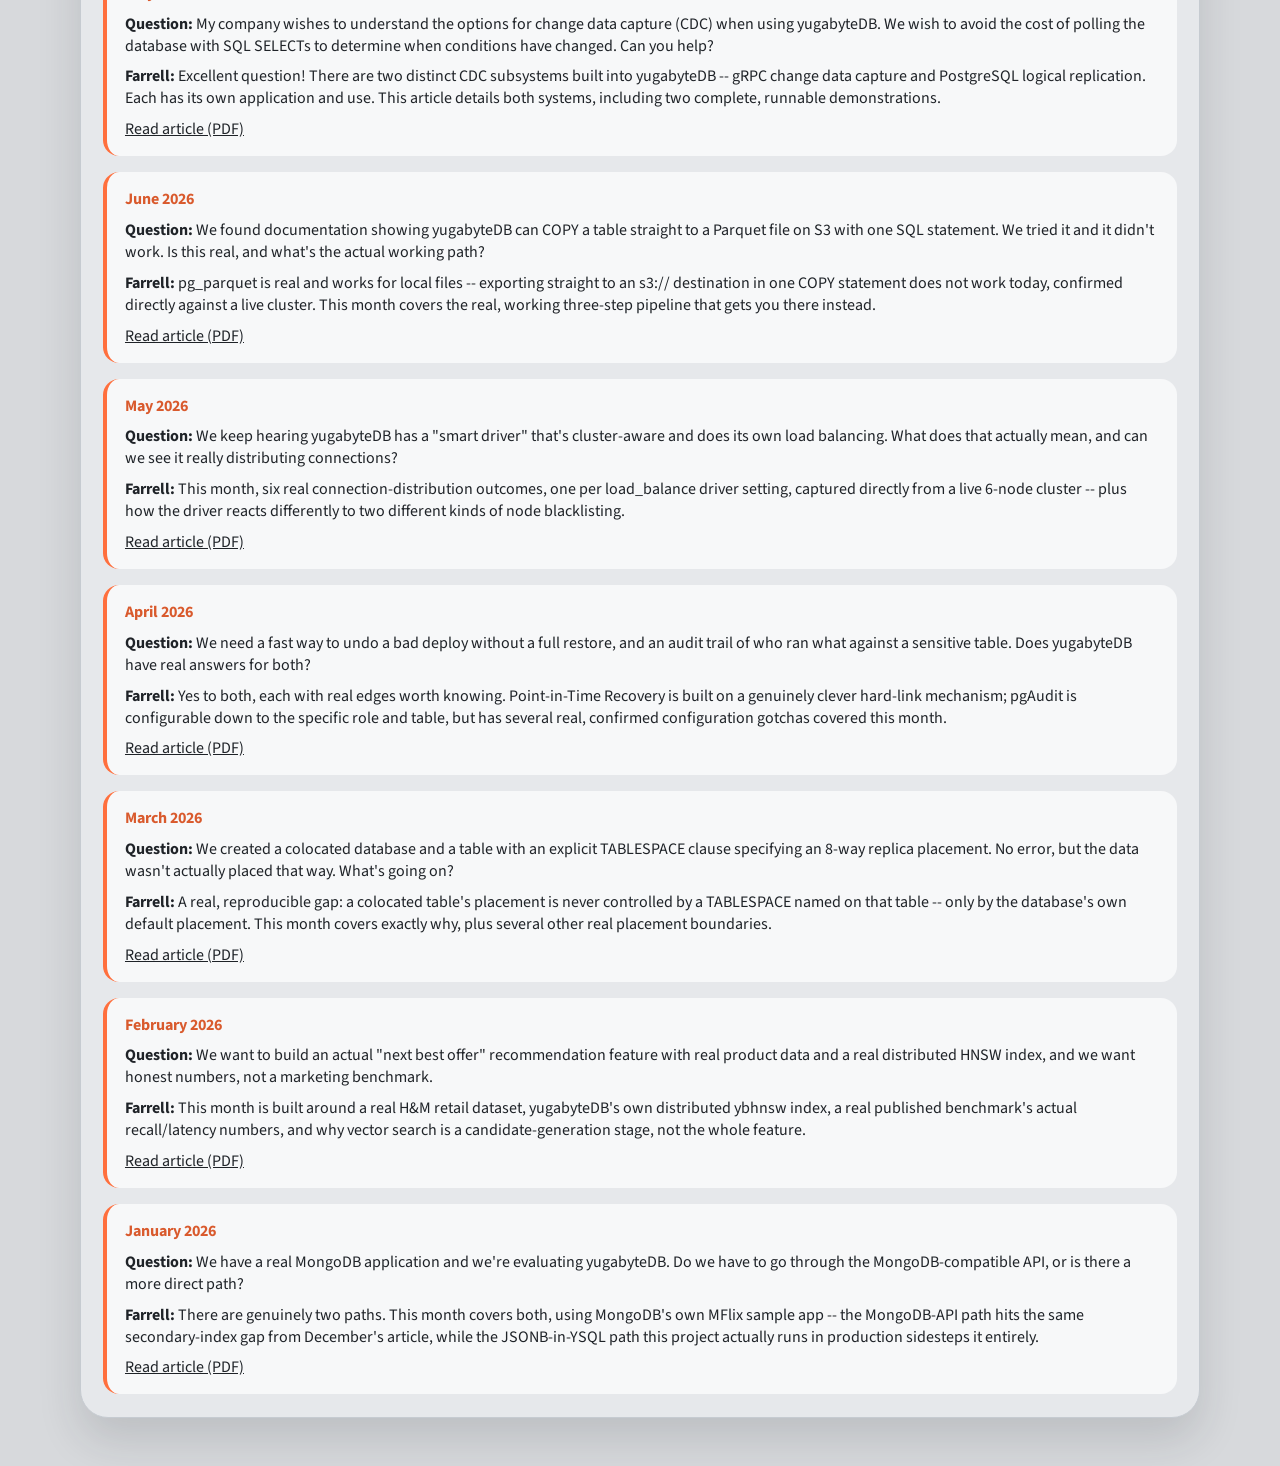
==== commit 904fd893: "Add January-June 2026 article cards" ====
--- a/60 - Web site/index.html
+++ b/60 - Web site/index.html
@@ -382,6 +382,161 @@
                             >
                         </p>
                     </div>
+                    <div class="article-card">
+                        <p class="article-date">June 2026</p>
+                        <p>
+                            <strong>Question:</strong> We found documentation
+                            showing yugabyteDB can COPY a table straight to a
+                            Parquet file on S3 with one SQL statement. We
+                            tried it and it didn't work. Is this real, and
+                            what's the actual working path?
+                        </p>
+                        <p>
+                            <strong>Farrell:</strong> pg_parquet is real and
+                            works for local files -- exporting straight to an
+                            s3:// destination in one COPY statement does not
+                            work today, confirmed directly against a live
+                            cluster. This month covers the real, working
+                            three-step pipeline that gets you there instead.
+                        </p>
+                        <p>
+                            <a
+                                href="62%20-%20Monthly%20articles/2026-06%20-%20Parquet%20and%20S3-Compatible%20Storage/06%20-%20Parquet%20and%20S3-compatible%20storage.pdf"
+                                target="_blank"
+                                rel="noreferrer"
+                                >Read article (PDF)</a
+                            >
+                        </p>
+                    </div>
+                    <div class="article-card">
+                        <p class="article-date">May 2026</p>
+                        <p>
+                            <strong>Question:</strong> We keep hearing
+                            yugabyteDB has a "smart driver" that's
+                            cluster-aware and does its own load balancing.
+                            What does that actually mean, and can we see it
+                            really distributing connections?
+                        </p>
+                        <p>
+                            <strong>Farrell:</strong> This month, six real
+                            connection-distribution outcomes, one per
+                            load_balance driver setting, captured directly
+                            from a live 6-node cluster -- plus how the driver
+                            reacts differently to two different kinds of node
+                            blacklisting.
+                        </p>
+                        <p>
+                            <a
+                                href="62%20-%20Monthly%20articles/2026-05%20-%20Cluster-Aware%20Smart%20Driver/05%20-%20Cluster-aware%20smart%20driver.pdf"
+                                target="_blank"
+                                rel="noreferrer"
+                                >Read article (PDF)</a
+                            >
+                        </p>
+                    </div>
+                    <div class="article-card">
+                        <p class="article-date">April 2026</p>
+                        <p>
+                            <strong>Question:</strong> We need a fast way to
+                            undo a bad deploy without a full restore, and an
+                            audit trail of who ran what against a sensitive
+                            table. Does yugabyteDB have real answers for both?
+                        </p>
+                        <p>
+                            <strong>Farrell:</strong> Yes to both, each with
+                            real edges worth knowing. Point-in-Time Recovery
+                            is built on a genuinely clever hard-link
+                            mechanism; pgAudit is configurable down to the
+                            specific role and table, but has several real,
+                            confirmed configuration gotchas covered this month.
+                        </p>
+                        <p>
+                            <a
+                                href="62%20-%20Monthly%20articles/2026-04%20-%20Point-in-Time%20Recovery%20and%20Audit%20Logging/04%20-%20Point-in-time%20recovery%20and%20audit%20logging.pdf"
+                                target="_blank"
+                                rel="noreferrer"
+                                >Read article (PDF)</a
+                            >
+                        </p>
+                    </div>
+                    <div class="article-card">
+                        <p class="article-date">March 2026</p>
+                        <p>
+                            <strong>Question:</strong> We created a colocated
+                            database and a table with an explicit TABLESPACE
+                            clause specifying an 8-way replica placement. No
+                            error, but the data wasn't actually placed that
+                            way. What's going on?
+                        </p>
+                        <p>
+                            <strong>Farrell:</strong> A real, reproducible
+                            gap: a colocated table's placement is never
+                            controlled by a TABLESPACE named on that table --
+                            only by the database's own default placement.
+                            This month covers exactly why, plus several other
+                            real placement boundaries.
+                        </p>
+                        <p>
+                            <a
+                                href="62%20-%20Monthly%20articles/2026-03%20-%20Colocated%20Tables%20and%20Placement/03%20-%20Colocated%20tables%20and%20placement.pdf"
+                                target="_blank"
+                                rel="noreferrer"
+                                >Read article (PDF)</a
+                            >
+                        </p>
+                    </div>
+                    <div class="article-card">
+                        <p class="article-date">February 2026</p>
+                        <p>
+                            <strong>Question:</strong> We want to build an
+                            actual "next best offer" recommendation feature
+                            with real product data and a real distributed
+                            HNSW index, and we want honest numbers, not a
+                            marketing benchmark.
+                        </p>
+                        <p>
+                            <strong>Farrell:</strong> This month is built
+                            around a real H&M retail dataset, yugabyteDB's
+                            own distributed ybhnsw index, a real published
+                            benchmark's actual recall/latency numbers, and
+                            why vector search is a candidate-generation
+                            stage, not the whole feature.
+                        </p>
+                        <p>
+                            <a
+                                href="62%20-%20Monthly%20articles/2026-02%20-%20Vector%20Search%20for%20Recommendations/02%20-%20Vector%20search%20for%20recommendations.pdf"
+                                target="_blank"
+                                rel="noreferrer"
+                                >Read article (PDF)</a
+                            >
+                        </p>
+                    </div>
+                    <div class="article-card">
+                        <p class="article-date">January 2026</p>
+                        <p>
+                            <strong>Question:</strong> We have a real MongoDB
+                            application and we're evaluating yugabyteDB. Do
+                            we have to go through the MongoDB-compatible API,
+                            or is there a more direct path?
+                        </p>
+                        <p>
+                            <strong>Farrell:</strong> There are genuinely two
+                            paths. This month covers both, using MongoDB's
+                            own MFlix sample app -- the MongoDB-API path hits
+                            the same secondary-index gap from December's
+                            article, while the JSONB-in-YSQL path this
+                            project actually runs in production sidesteps it
+                            entirely.
+                        </p>
+                        <p>
+                            <a
+                                href="62%20-%20Monthly%20articles/2026-01%20-%20JSONB%20Document%20Modeling/01%20-%20JSONB%20document%20modeling.pdf"
+                                target="_blank"
+                                rel="noreferrer"
+                                >Read article (PDF)</a
+                            >
+                        </p>
+                    </div>
                 </article>
 
                 <article
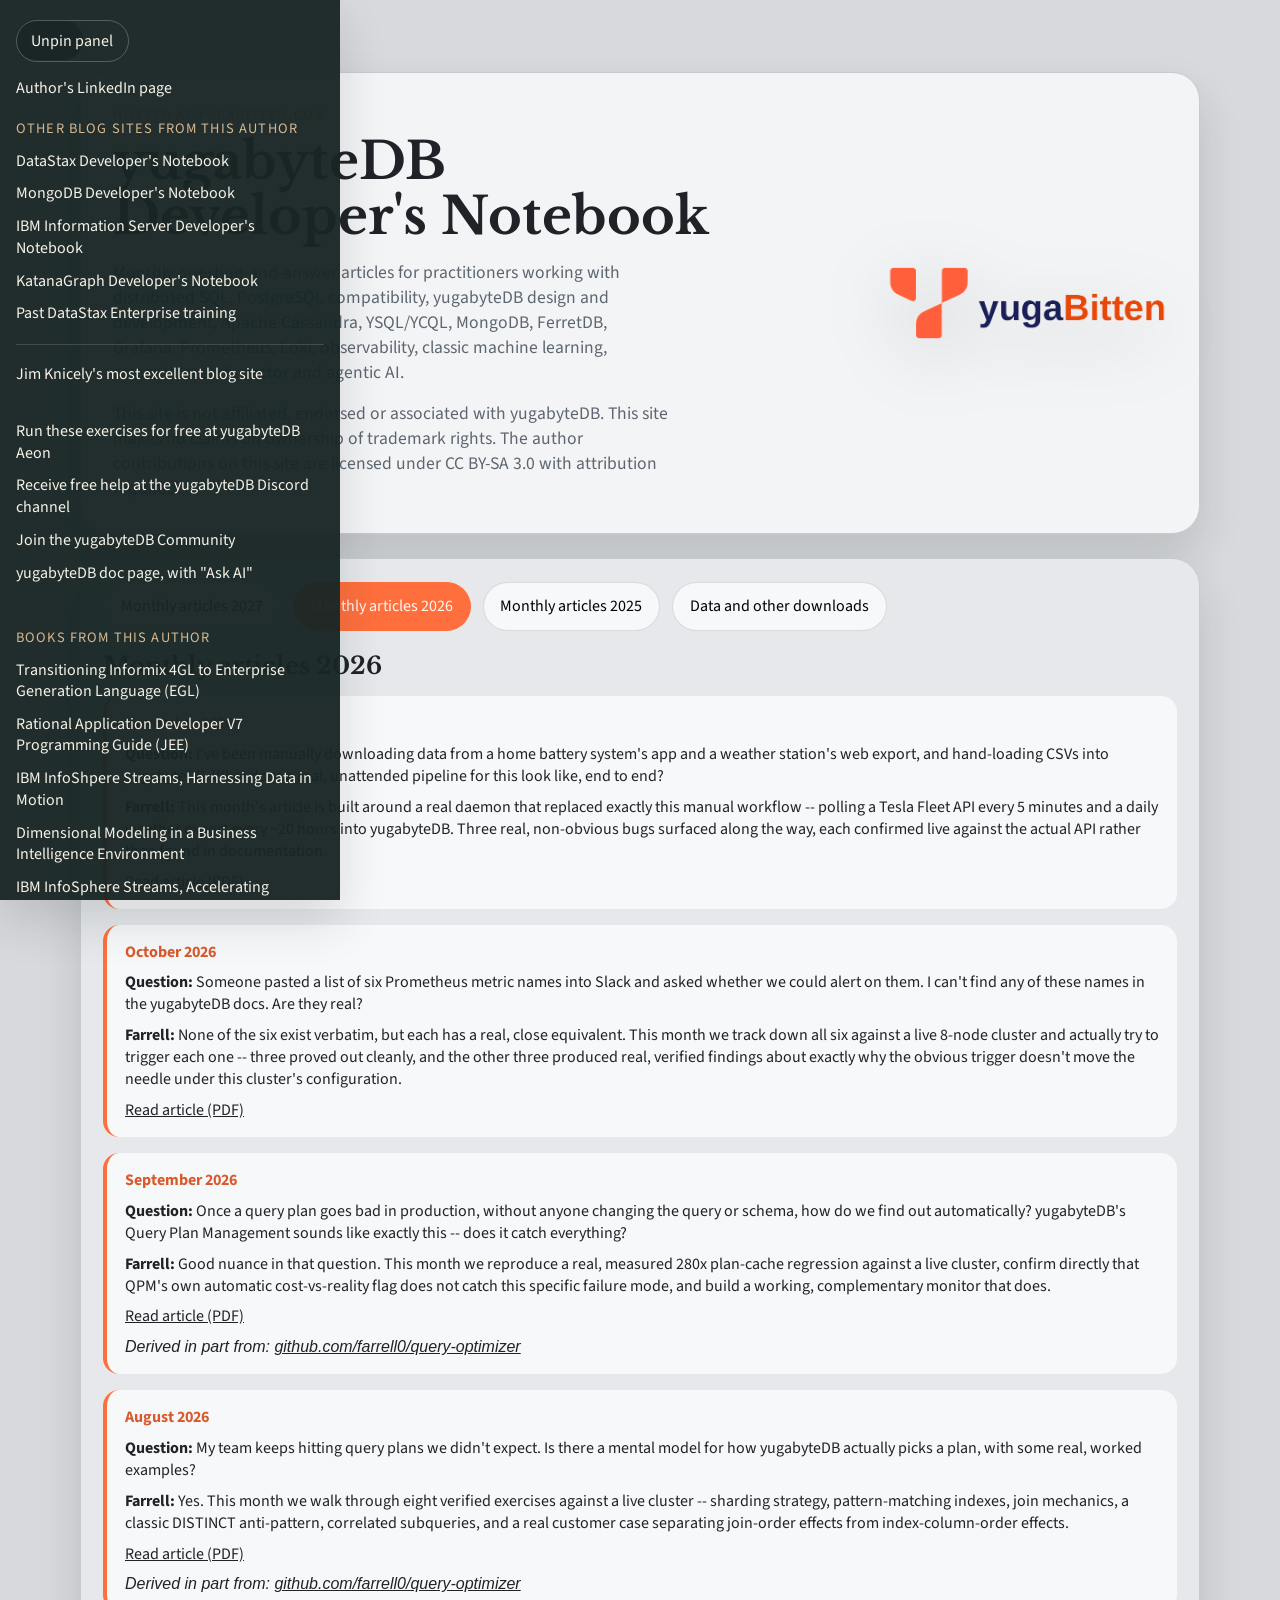
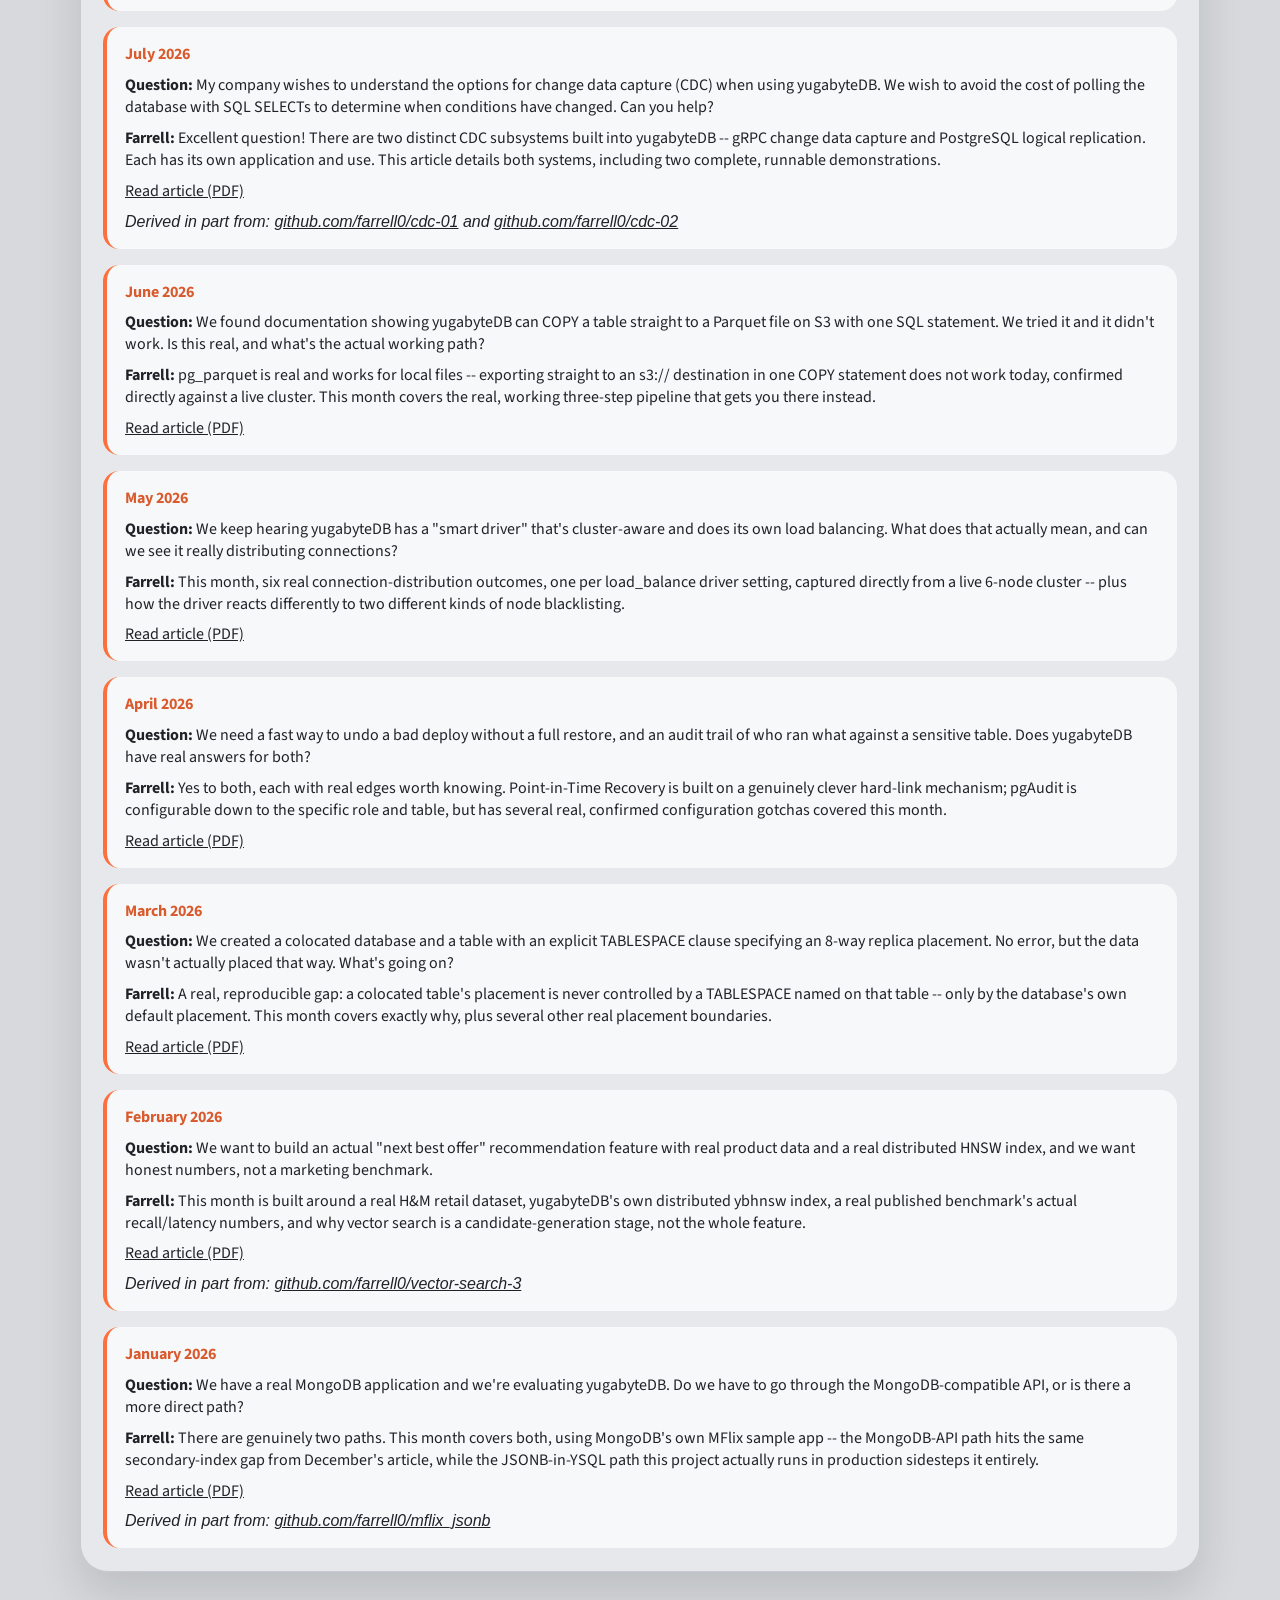
==== commit bed0b02a: "Add source-repo links to articles derived from a personal GitHub repo" ====
--- a/60 - Web site/index.html
+++ b/60 - Web site/index.html
@@ -327,6 +327,10 @@
                                 >Read article (PDF)</a
                             >
                         </p>
+                        <p>
+                            <em>Derived in part from:
+                            <a href="https://github.com/farrell0/query-optimizer" target="_blank" rel="noreferrer">github.com/farrell0/query-optimizer</a></em>
+                        </p>
                     </div>
                     <div class="article-card">
                         <p class="article-date">August 2026</p>
@@ -353,6 +357,10 @@
                                 >Read article (PDF)</a
                             >
                         </p>
+                        <p>
+                            <em>Derived in part from:
+                            <a href="https://github.com/farrell0/query-optimizer" target="_blank" rel="noreferrer">github.com/farrell0/query-optimizer</a></em>
+                        </p>
                     </div>
                     <div class="article-card">
                         <p class="article-date">July 2026</p>
@@ -381,6 +389,12 @@
                                 >Read article (PDF)</a
                             >
                         </p>
+                        <p>
+                            <em>Derived in part from:
+                            <a href="https://github.com/farrell0/cdc-01" target="_blank" rel="noreferrer">github.com/farrell0/cdc-01</a>
+                            and
+                            <a href="https://github.com/farrell0/cdc-02" target="_blank" rel="noreferrer">github.com/farrell0/cdc-02</a></em>
+                        </p>
                     </div>
                     <div class="article-card">
                         <p class="article-date">June 2026</p>
@@ -509,6 +523,10 @@
                                 rel="noreferrer"
                                 >Read article (PDF)</a
                             >
+                        </p>
+                        <p>
+                            <em>Derived in part from:
+                            <a href="https://github.com/farrell0/vector-search-3" target="_blank" rel="noreferrer">github.com/farrell0/vector-search-3</a></em>
                         </p>
                     </div>
                     <div class="article-card">
@@ -536,6 +554,10 @@
                                 >Read article (PDF)</a
                             >
                         </p>
+                        <p>
+                            <em>Derived in part from:
+                            <a href="https://github.com/farrell0/mflix_jsonb" target="_blank" rel="noreferrer">github.com/farrell0/mflix_jsonb</a></em>
+                        </p>
                     </div>
                 </article>
 
@@ -573,6 +595,10 @@
                                 >Read article (PDF)</a
                             >
                         </p>
+                        <p>
+                            <em>Derived in part from:
+                            <a href="https://github.com/farrell0/yugabytedb_documentdb" target="_blank" rel="noreferrer">github.com/farrell0/yugabytedb_documentdb</a></em>
+                        </p>
                     </div>
                     <div class="article-card">
                         <p class="article-date">November 2025</p>
@@ -599,6 +625,10 @@
                                 rel="noreferrer"
                                 >Read article (PDF)</a
                             >
+                        </p>
+                        <p>
+                            <em>Derived in part from:
+                            <a href="https://github.com/farrell0/geospatial_v05" target="_blank" rel="noreferrer">github.com/farrell0/geospatial_v05</a></em>
                         </p>
                     </div>
                 </article>
